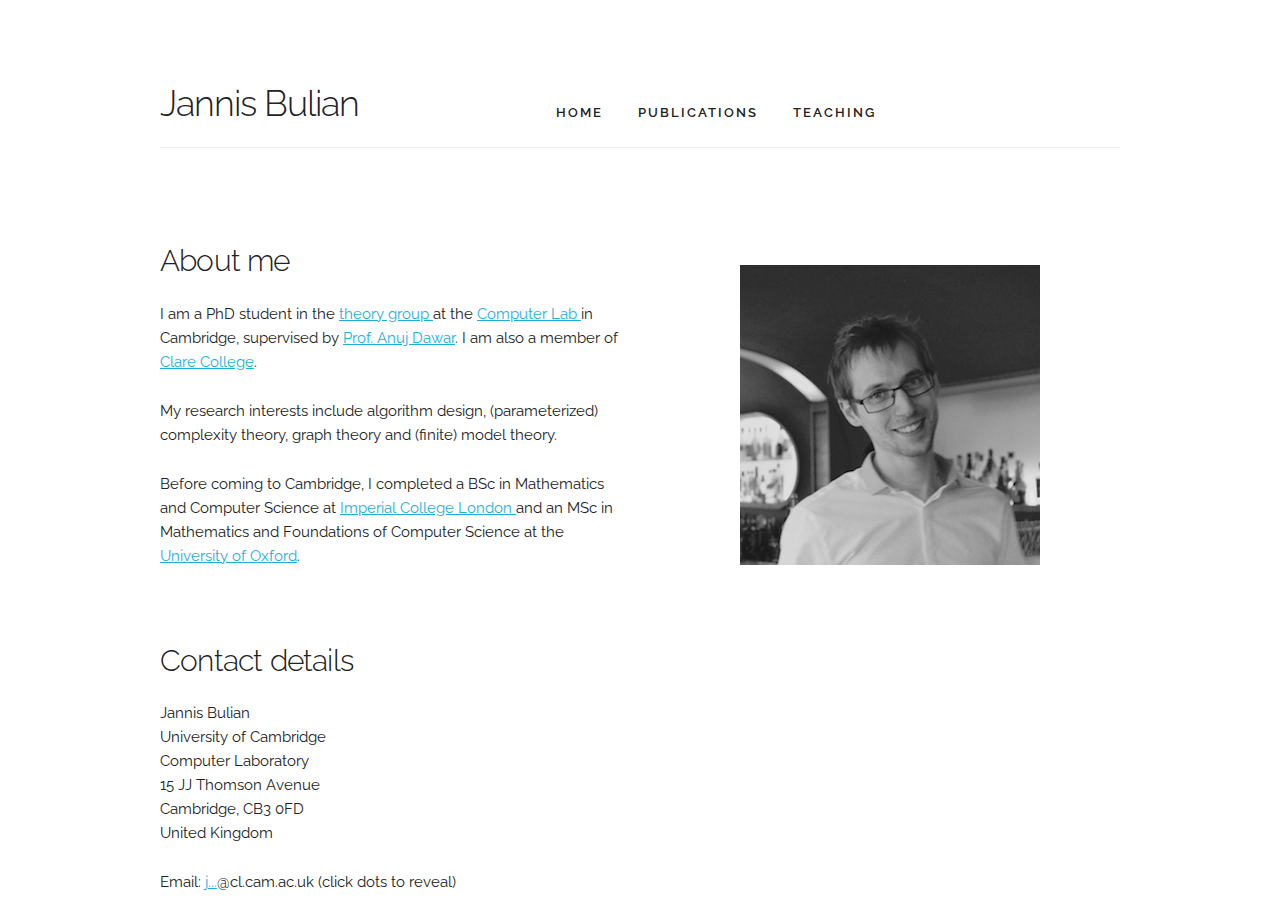
==== index.html @ 8d15edac "Adds picture." ====
<!DOCTYPE html>
<html lang="en">
<head>

  <!-- Basic Page Needs
  –––––––––––––––––––––––––––––––––––––––––––––––––– -->
  <meta charset="utf-8">
  <title>Jannis Bulian</title>
  <meta name="description" content="Jannis Bulian">
  <meta name="author" content="Jannis Bulian">
  <meta name="keywords" content="jannis bulian, algorithms, algorithm design, parameterized complexity, graph theory, logic, finite model theory">

  <!-- Mobile Specific Metas
  –––––––––––––––––––––––––––––––––––––––––––––––––– -->
  <meta name="viewport" content="width=device-width, initial-scale=1">

  <!-- FONT
  –––––––––––––––––––––––––––––––––––––––––––––––––– -->
  <link href="//fonts.googleapis.com/css?family=Raleway:400,300,600" rel="stylesheet" type="text/css">

  <!-- CSS
  –––––––––––––––––––––––––––––––––––––––––––––––––– -->
  <link rel="stylesheet" href="css/normalize.css">
  <link rel="stylesheet" href="css/skeleton.css">
  <link rel="stylesheet" href="css/misc.css">


  <!-- Favicon
  –––––––––––––––––––––––––––––––––––––––––––––––––– -->
  <link rel="icon" type="image/png" href="images/favicon.png">

</head>
<body>

  <!-- Primary Page Layout
  –––––––––––––––––––––––––––––––––––––––––––––––––– -->
  <div class="container">

    <nav class="navbar" >
      <div class="row top-row">
        <div class="one-third column">
	  <h3 class="header main-header remove-bottom">Jannis Bulian</h3>
	</div>
  
	<div class="two-thirds column">
	  <div class="container">
	    <ul class="navbar-list">
	      <li class="navbar-item"><a class="navbar-link" href="index.html">Home</a></li>
	      <li class="navbar-item"><a class="navbar-link" href="publications.html">Publications</a></li>
	      <li class="navbar-item"><a class="navbar-link" href="teaching.html">Teaching</a></li>
	    </ul>
	  </div>
	</div>
      </div>
    </nav>


    <div class="row" style="margin-top: 10%">
      <div class="one-half column">
        <h4>About me</h4>

	<p>
	  I am a PhD student in the
          <a href="https://www.cl.cam.ac.uk/research/pls"> theory group </a>
          at the <a href="https://www.cl.cam.ac.uk"> Computer Lab </a> in Cambridge,
	  supervised by <a href="http://www.cl.cam.ac.uk/~ad260/">Prof. Anuj Dawar</a>.
	  I am also a member of <a href="http://www.clare.cam.ac.uk"> Clare College</a>.
	</p>

	<p>
	  My research interests include algorithm design, (parameterized) complexity theory, graph theory and (finite) model theory.
	</p>

	<p>
	  Before coming to Cambridge, I completed a BSc in Mathematics and Computer Science at
          <a href="http://www.imperial.ac.uk"> Imperial College London </a>
          and an MSc in Mathematics and Foundations of Computer Science
          at the <a href="http://www.ox.ac.uk"> University of Oxford</a>.
	</p>

      </div>


      <div class="one-half column" style="text-align: center;">
        <br/>
	<img src="picture_small.jpeg" border="0" width="300" height="300" style="float: center;"/>
      </div>

    </div>

    <br/><br/>

    <div class="row">
      <div class="one-half column">
	<h4>Contact details</h4>
        
	<p>
	  Jannis Bulian<br />
	  University of Cambridge<br />
	  Computer Laboratory<br />
	  15 JJ Thomson Avenue<br />
	  Cambridge, CB3 0FD<br />
	  United Kingdom<br />
	</p>

	<p>
	  Email: <a href="http://www.google.com/recaptcha/mailhide/d?k=0134xu9Wc68ZdD50SYZaucvg==&amp;c=MIE9xEFMkg8VfhV0NHS9Ikcf3kJNHAhNIYIoInuxXAQ=" onclick="window.open('http://www.google.com/recaptcha/mailhide/d?k\0750134xu9Wc68ZdD50SYZaucvg\75\75\46c\75MIE9xEFMkg8VfhV0NHS9Ikcf3kJNHAhNIYIoInuxXAQ\075', '', 'toolbar=0,scrollbars=0,location=0,statusbar=0,menubar=0,resizable=0,width=500,height=300'); return false;" title="Reveal this e-mail address">j...</a>@cl.cam.ac.uk (click dots to reveal)
	</p>

      </div>
    </div>
  </div>

<!-- End Document
  –––––––––––––––––––––––––––––––––––––––––––––––––– -->

<script type="text/javascript">
var _gaq = _gaq || [];
var pluginUrl = '//www.google-analytics.com/plugins/ga/inpage_linkid.js';
          _gaq.push(['_require', 'inpage_linkid', pluginUrl]);
          _gaq.push(['_setAccount', 'UA-16421922-4']);
          _gaq.push(['_trackPageview']);

          (function() {
          var ga = document.createElement('script'); ga.type = 'text/javascript'; ga.async = true;
          ga.src = ('https:' == document.location.protocol ? 'https://ssl' : 'http://www') + '.google-analytics.com/ga.js';
          var s = document.getElementsByTagName('script')[0]; s.parentNode.insertBefore(ga, s);
          })();

        </script>

</body>
</html>
---- css/skeleton.css ----
/*
* Skeleton V2.0.4
* Copyright 2014, Dave Gamache
* www.getskeleton.com
* Free to use under the MIT license.
* http://www.opensource.org/licenses/mit-license.php
* 12/29/2014
*/


/* Table of contents
––––––––––––––––––––––––––––––––––––––––––––––––––
- Grid
- Base Styles
- Typography
- Links
- Buttons
- Forms
- Lists
- Code
- Tables
- Spacing
- Utilities
- Clearing
- Media Queries
*/


/* Grid
–––––––––––––––––––––––––––––––––––––––––––––––––– */
.container {
  position: relative;
  width: 100%;
  max-width: 960px;
  margin: 0 auto;
  padding: 0 20px;
  box-sizing: border-box; }
.column,
.columns {
  width: 100%;
  float: left;
  box-sizing: border-box; }

/* For devices larger than 400px */
@media (min-width: 400px) {
  .container {
    width: 85%;
    padding: 0; }
}

/* For devices larger than 550px */
@media (min-width: 550px) {
  .container {
    width: 80%; }
  .column,
  .columns {
    margin-left: 4%; }
  .column:first-child,
  .columns:first-child {
    margin-left: 0; }

  .one.column,
  .one.columns                    { width: 4.66666666667%; }
  .two.columns                    { width: 13.3333333333%; }
  .three.columns                  { width: 22%;            }
  .four.columns                   { width: 30.6666666667%; }
  .five.columns                   { width: 39.3333333333%; }
  .six.columns                    { width: 48%;            }
  .seven.columns                  { width: 56.6666666667%; }
  .eight.columns                  { width: 65.3333333333%; }
  .nine.columns                   { width: 74.0%;          }
  .ten.columns                    { width: 82.6666666667%; }
  .eleven.columns                 { width: 91.3333333333%; }
  .twelve.columns                 { width: 100%; margin-left: 0; }

  .one-third.column               { width: 30.6666666667%; }
  .two-thirds.column              { width: 65.3333333333%; }

  .one-half.column                { width: 48%; }

  /* Offsets */
  .offset-by-one.column,
  .offset-by-one.columns          { margin-left: 8.66666666667%; }
  .offset-by-two.column,
  .offset-by-two.columns          { margin-left: 17.3333333333%; }
  .offset-by-three.column,
  .offset-by-three.columns        { margin-left: 26%;            }
  .offset-by-four.column,
  .offset-by-four.columns         { margin-left: 34.6666666667%; }
  .offset-by-five.column,
  .offset-by-five.columns         { margin-left: 43.3333333333%; }
  .offset-by-six.column,
  .offset-by-six.columns          { margin-left: 52%;            }
  .offset-by-seven.column,
  .offset-by-seven.columns        { margin-left: 60.6666666667%; }
  .offset-by-eight.column,
  .offset-by-eight.columns        { margin-left: 69.3333333333%; }
  .offset-by-nine.column,
  .offset-by-nine.columns         { margin-left: 78.0%;          }
  .offset-by-ten.column,
  .offset-by-ten.columns          { margin-left: 86.6666666667%; }
  .offset-by-eleven.column,
  .offset-by-eleven.columns       { margin-left: 95.3333333333%; }

  .offset-by-one-third.column,
  .offset-by-one-third.columns    { margin-left: 34.6666666667%; }
  .offset-by-two-thirds.column,
  .offset-by-two-thirds.columns   { margin-left: 69.3333333333%; }

  .offset-by-one-half.column,
  .offset-by-one-half.columns     { margin-left: 52%; }

}


/* Base Styles
–––––––––––––––––––––––––––––––––––––––––––––––––– */
/* NOTE
html is set to 62.5% so that all the REM measurements throughout Skeleton
are based on 10px sizing. So basically 1.5rem = 15px :) */
html {
  font-size: 62.5%; }
body {
  font-size: 1.5em; /* currently ems cause chrome bug misinterpreting rems on body element */
  line-height: 1.6;
  font-weight: 400;
  font-family: "Raleway", "HelveticaNeue", "Helvetica Neue", Helvetica, Arial, sans-serif;
  color: #222; }


/* Typography
–––––––––––––––––––––––––––––––––––––––––––––––––– */
h1, h2, h3, h4, h5, h6 {
  margin-top: 0;
  margin-bottom: 2rem;
  font-weight: 300; }
h1 { font-size: 4.0rem; line-height: 1.2;  letter-spacing: -.1rem;}
h2 { font-size: 3.6rem; line-height: 1.25; letter-spacing: -.1rem; }
h3 { font-size: 3.0rem; line-height: 1.3;  letter-spacing: -.1rem; }
h4 { font-size: 2.4rem; line-height: 1.35; letter-spacing: -.08rem; }
h5 { font-size: 1.8rem; line-height: 1.5;  letter-spacing: -.05rem; }
h6 { font-size: 1.5rem; line-height: 1.6;  letter-spacing: 0; }

/* Larger than phablet */
@media (min-width: 550px) {
  h1 { font-size: 5.0rem; }
  h2 { font-size: 4.2rem; }
  h3 { font-size: 3.6rem; }
  h4 { font-size: 3.0rem; }
  h5 { font-size: 2.4rem; }
  h6 { font-size: 1.5rem; }
}

p {
  margin-top: 0; }


/* Links
–––––––––––––––––––––––––––––––––––––––––––––––––– */
a {
  color: #1EAEDB; }
a:hover {
  color: #0FA0CE; }


/* Buttons
–––––––––––––––––––––––––––––––––––––––––––––––––– */
.button,
button,
input[type="submit"],
input[type="reset"],
input[type="button"] {
  display: inline-block;
  height: 38px;
  padding: 0 30px;
  color: #555;
  text-align: center;
  font-size: 11px;
  font-weight: 600;
  line-height: 38px;
  letter-spacing: .1rem;
  text-transform: uppercase;
  text-decoration: none;
  white-space: nowrap;
  background-color: transparent;
  border-radius: 4px;
  border: 1px solid #bbb;
  cursor: pointer;
  box-sizing: border-box; }
.button:hover,
button:hover,
input[type="submit"]:hover,
input[type="reset"]:hover,
input[type="button"]:hover,
.button:focus,
button:focus,
input[type="submit"]:focus,
input[type="reset"]:focus,
input[type="button"]:focus {
  color: #333;
  border-color: #888;
  outline: 0; }
.button.button-primary,
button.button-primary,
input[type="submit"].button-primary,
input[type="reset"].button-primary,
input[type="button"].button-primary {
  color: #FFF;
  background-color: #33C3F0;
  border-color: #33C3F0; }
.button.button-primary:hover,
button.button-primary:hover,
input[type="submit"].button-primary:hover,
input[type="reset"].button-primary:hover,
input[type="button"].button-primary:hover,
.button.button-primary:focus,
button.button-primary:focus,
input[type="submit"].button-primary:focus,
input[type="reset"].button-primary:focus,
input[type="button"].button-primary:focus {
  color: #FFF;
  background-color: #1EAEDB;
  border-color: #1EAEDB; }


/* Forms
–––––––––––––––––––––––––––––––––––––––––––––––––– */
input[type="email"],
input[type="number"],
input[type="search"],
input[type="text"],
input[type="tel"],
input[type="url"],
input[type="password"],
textarea,
select {
  height: 38px;
  padding: 6px 10px; /* The 6px vertically centers text on FF, ignored by Webkit */
  background-color: #fff;
  border: 1px solid #D1D1D1;
  border-radius: 4px;
  box-shadow: none;
  box-sizing: border-box; }
/* Removes awkward default styles on some inputs for iOS */
input[type="email"],
input[type="number"],
input[type="search"],
input[type="text"],
input[type="tel"],
input[type="url"],
input[type="password"],
textarea {
  -webkit-appearance: none;
     -moz-appearance: none;
          appearance: none; }
textarea {
  min-height: 65px;
  padding-top: 6px;
  padding-bottom: 6px; }
input[type="email"]:focus,
input[type="number"]:focus,
input[type="search"]:focus,
input[type="text"]:focus,
input[type="tel"]:focus,
input[type="url"]:focus,
input[type="password"]:focus,
textarea:focus,
select:focus {
  border: 1px solid #33C3F0;
  outline: 0; }
label,
legend {
  display: block;
  margin-bottom: .5rem;
  font-weight: 600; }
fieldset {
  padding: 0;
  border-width: 0; }
input[type="checkbox"],
input[type="radio"] {
  display: inline; }
label > .label-body {
  display: inline-block;
  margin-left: .5rem;
  font-weight: normal; }


/* Lists
–––––––––––––––––––––––––––––––––––––––––––––––––– */
ul {
  list-style: circle inside; }
ol {
  list-style: decimal inside; }
ol, ul {
  padding-left: 0;
  margin-top: 0; }
ul ul,
ul ol,
ol ol,
ol ul {
  margin: 1.5rem 0 1.5rem 3rem;
  font-size: 90%; }
li {
  margin-bottom: 1rem; }


/* Code
–––––––––––––––––––––––––––––––––––––––––––––––––– */
code {
  padding: .2rem .5rem;
  margin: 0 .2rem;
  font-size: 90%;
  white-space: nowrap;
  background: #F1F1F1;
  border: 1px solid #E1E1E1;
  border-radius: 4px; }
pre > code {
  display: block;
  padding: 1rem 1.5rem;
  white-space: pre; }


/* Tables
–––––––––––––––––––––––––––––––––––––––––––––––––– */
th,
td {
  padding: 12px 15px;
  text-align: left;
  border-bottom: 1px solid #E1E1E1; }
th:first-child,
td:first-child {
  padding-left: 0; }
th:last-child,
td:last-child {
  padding-right: 0; }


/* Spacing
–––––––––––––––––––––––––––––––––––––––––––––––––– */
button,
.button {
  margin-bottom: 1rem; }
input,
textarea,
select,
fieldset {
  margin-bottom: 1.5rem; }
pre,
blockquote,
dl,
figure,
table,
p,
ul,
ol,
form {
  margin-bottom: 2.5rem; }


/* Utilities
–––––––––––––––––––––––––––––––––––––––––––––––––– */
.u-full-width {
  width: 100%;
  box-sizing: border-box; }
.u-max-full-width {
  max-width: 100%;
  box-sizing: border-box; }
.u-pull-right {
  float: right; }
.u-pull-left {
  float: left; }


/* Misc
–––––––––––––––––––––––––––––––––––––––––––––––––– */
hr {
  margin-top: 3rem;
  margin-bottom: 3.5rem;
  border-width: 0;
  border-top: 1px solid #E1E1E1; }


/* Clearing
–––––––––––––––––––––––––––––––––––––––––––––––––– */

/* Self Clearing Goodness */
.container:after,
.row:after,
.u-cf {
  content: "";
  display: table;
  clear: both; }


/* Media Queries
–––––––––––––––––––––––––––––––––––––––––––––––––– */
/*
Note: The best way to structure the use of media queries is to create the queries
near the relevant code. For example, if you wanted to change the styles for buttons
on small devices, paste the mobile query code up in the buttons section and style it
there.
*/


/* Larger than mobile */
@media (min-width: 400px) {}

/* Larger than phablet (also point when grid becomes active) */
@media (min-width: 550px) {}

/* Larger than tablet */
@media (min-width: 750px) {}

/* Larger than desktop */
@media (min-width: 1000px) {}

/* Larger than Desktop HD */
@media (min-width: 1200px) {}
---- css/misc.css ----
.navbar {
    display: block;
    width: 100%;
    height: 6.5rem;
    background: #fff;
    z-index: 99;
    margin-top: 80px;
}
.top-row {
    border-bottom: 1px solid #eee;
}
.navbar-list {
    list-style: none;
    display: inline;
    float: left;
    margin-bottom: 0;
}
.navbar-item {
    position: relative;
    float: left;
    margin-bottom: 0;
}
.navbar-link {
    text-transform: uppercase;
    font-size: 13px;
    font-weight: 600;
    letter-spacing: .2rem;
    margin-right: 35px;
    text-decoration: none;
    line-height: 6.5rem;
    color: #222;
}
.navbar-link.active {
    color: #33C3F0;
}
.main-header {
    float: left;
}
.list-of-things {
    list-style-type: square;
}
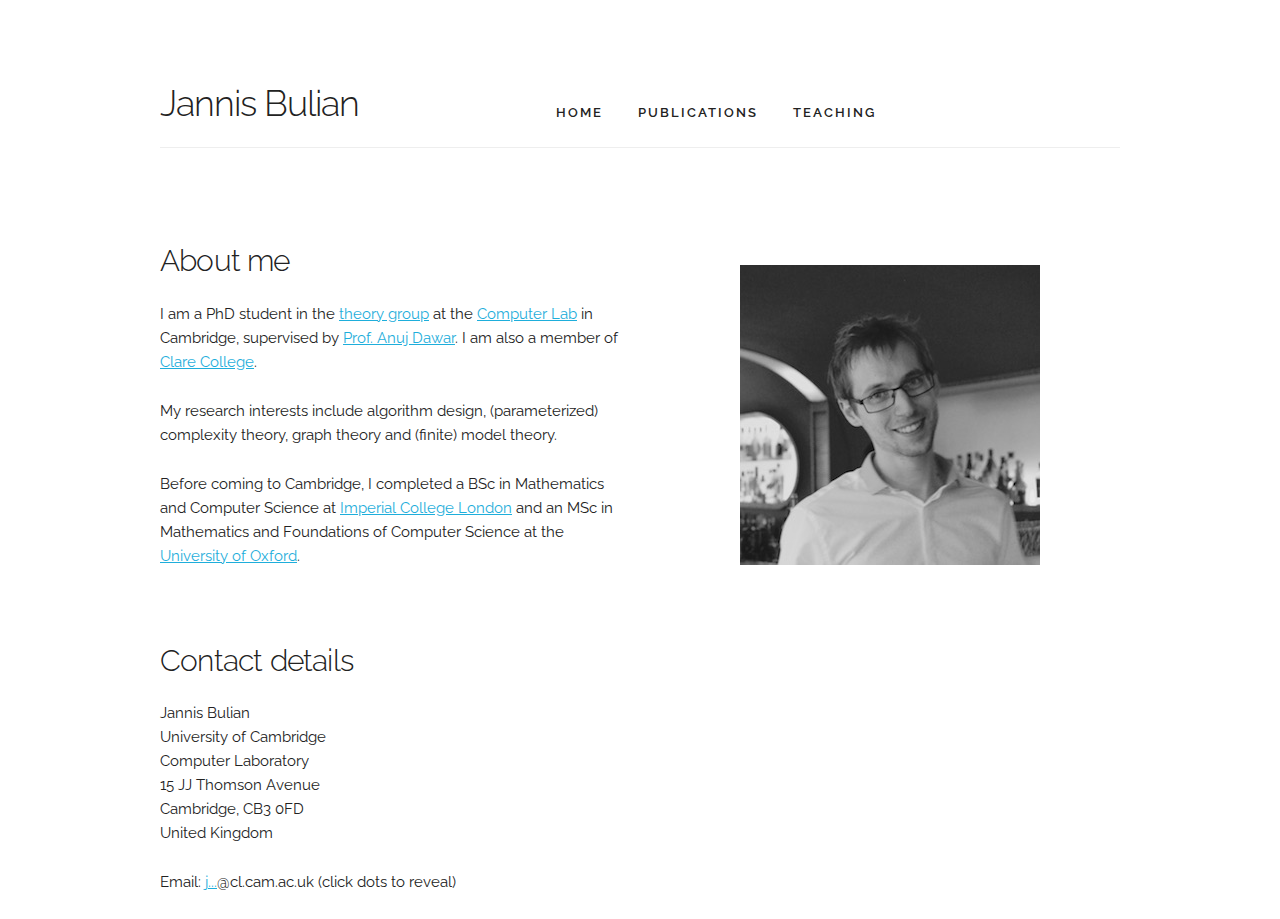
==== commit 8164c04b: "Removes some spaces." ====
--- a/index.html
+++ b/index.html
@@ -61,10 +61,10 @@
 
 	<p>
 	  I am a PhD student in the
-          <a href="https://www.cl.cam.ac.uk/research/pls"> theory group </a>
-          at the <a href="https://www.cl.cam.ac.uk"> Computer Lab </a> in Cambridge,
+          <a href="https://www.cl.cam.ac.uk/research/pls">theory group</a>
+          at the <a href="https://www.cl.cam.ac.uk">Computer Lab</a> in Cambridge,
 	  supervised by <a href="http://www.cl.cam.ac.uk/~ad260/">Prof. Anuj Dawar</a>.
-	  I am also a member of <a href="http://www.clare.cam.ac.uk"> Clare College</a>.
+	  I am also a member of <a href="http://www.clare.cam.ac.uk">Clare College</a>.
 	</p>
 
 	<p>
@@ -73,9 +73,9 @@
 
 	<p>
 	  Before coming to Cambridge, I completed a BSc in Mathematics and Computer Science at
-          <a href="http://www.imperial.ac.uk"> Imperial College London </a>
+          <a href="http://www.imperial.ac.uk">Imperial College London</a>
           and an MSc in Mathematics and Foundations of Computer Science
-          at the <a href="http://www.ox.ac.uk"> University of Oxford</a>.
+          at the <a href="http://www.ox.ac.uk">University of Oxford</a>.
 	</p>
 
       </div>
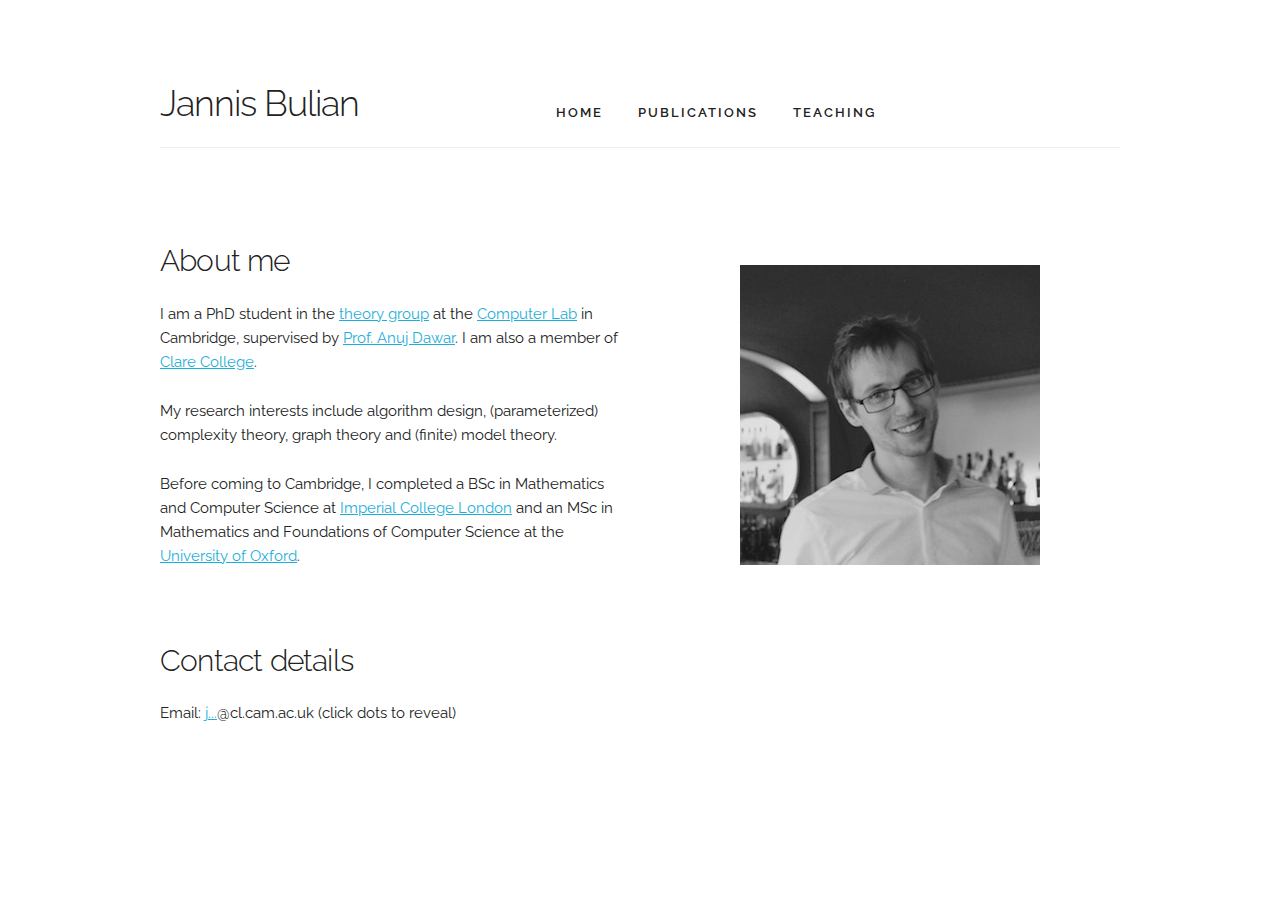
==== commit 3541747a: "Removed address." ====
--- a/index.html
+++ b/index.html
@@ -95,15 +95,6 @@
 	<h4>Contact details</h4>
         
 	<p>
-	  Jannis Bulian<br />
-	  University of Cambridge<br />
-	  Computer Laboratory<br />
-	  15 JJ Thomson Avenue<br />
-	  Cambridge, CB3 0FD<br />
-	  United Kingdom<br />
-	</p>
-
-	<p>
 	  Email: <a href="http://www.google.com/recaptcha/mailhide/d?k=0134xu9Wc68ZdD50SYZaucvg==&amp;c=MIE9xEFMkg8VfhV0NHS9Ikcf3kJNHAhNIYIoInuxXAQ=" onclick="window.open('http://www.google.com/recaptcha/mailhide/d?k\0750134xu9Wc68ZdD50SYZaucvg\75\75\46c\75MIE9xEFMkg8VfhV0NHS9Ikcf3kJNHAhNIYIoInuxXAQ\075', '', 'toolbar=0,scrollbars=0,location=0,statusbar=0,menubar=0,resizable=0,width=500,height=300'); return false;" title="Reveal this e-mail address">j...</a>@cl.cam.ac.uk (click dots to reveal)
 	</p>
 
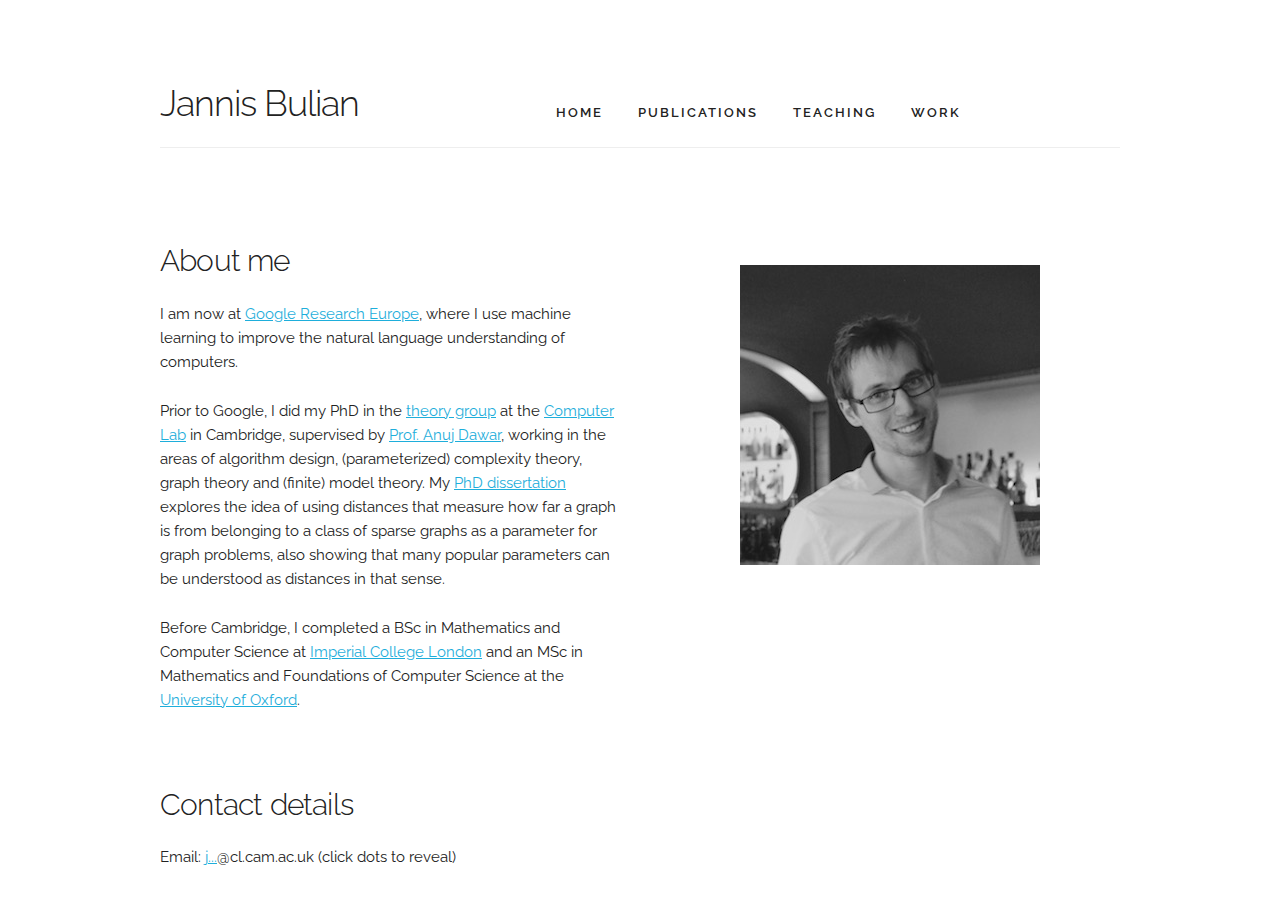
==== commit 13239e69: "Update website." ====
--- a/index.html
+++ b/index.html
@@ -30,8 +30,8 @@
   <link rel="icon" type="image/png" href="images/favicon.png">
 
 </head>
+
 <body>
-
   <!-- Primary Page Layout
   –––––––––––––––––––––––––––––––––––––––––––––––––– -->
   <div class="container">
@@ -48,6 +48,7 @@
 	      <li class="navbar-item"><a class="navbar-link" href="index.html">Home</a></li>
 	      <li class="navbar-item"><a class="navbar-link" href="publications.html">Publications</a></li>
 	      <li class="navbar-item"><a class="navbar-link" href="teaching.html">Teaching</a></li>
+	      <li class="navbar-item"><a class="navbar-link" href="https://research.google.com/pubs/JannisBulian.html">Work</a></li>
 	    </ul>
 	  </div>
 	</div>
@@ -60,35 +61,48 @@
         <h4>About me</h4>
 
 	<p>
-	  I am a PhD student in the
-          <a href="https://www.cl.cam.ac.uk/research/pls">theory group</a>
-          at the <a href="https://www.cl.cam.ac.uk">Computer Lab</a> in Cambridge,
-	  supervised by <a href="http://www.cl.cam.ac.uk/~ad260/">Prof. Anuj Dawar</a>.
-	  I am also a member of <a href="http://www.clare.cam.ac.uk">Clare College</a>.
+    I am now at <a href="https://research.google.com/teams/gre/">Google
+    Research Europe</a>, where I use machine learning to improve
+    the natural language understanding of computers.
 	</p>
 
 	<p>
-	  My research interests include algorithm design, (parameterized) complexity theory, graph theory and (finite) model theory.
+    Prior to Google, I did my PhD in the
+    <a href="https://www.cl.cam.ac.uk/research/pls">theory group</a>
+    at the
+    <a href="https://www.cl.cam.ac.uk">Computer Lab</a>
+    in Cambridge, supervised by
+    <a href="http://www.cl.cam.ac.uk/~ad260/">Prof. Anuj Dawar</a>,
+    working in the areas of algorithm design, (parameterized)
+    complexity theory, graph theory and (finite) model theory.
+    My
+    <a href="https://www.cl.cam.ac.uk/techreports/UCAM-CL-TR-903.html">PhD dissertation</a> 
+    explores the idea of using distances that measure how far a graph
+    is from belonging to a class of sparse graphs as a parameter for
+    graph problems, also showing that many popular parameters can be
+    understood as distances in that sense.
+
 	</p>
 
 	<p>
-	  Before coming to Cambridge, I completed a BSc in Mathematics and Computer Science at
-          <a href="http://www.imperial.ac.uk">Imperial College London</a>
-          and an MSc in Mathematics and Foundations of Computer Science
-          at the <a href="http://www.ox.ac.uk">University of Oxford</a>.
+	  Before Cambridge, I completed a BSc in Mathematics and Computer
+    Science at
+    <a href="http://www.imperial.ac.uk">Imperial College London</a>
+    and an MSc in Mathematics and Foundations of Computer Science
+    at the <a href="http://www.ox.ac.uk">University of Oxford</a>.
 	</p>
 
-      </div>
+  </div>
 
 
-      <div class="one-half column" style="text-align: center;">
-        <br/>
+  <div class="one-half column" style="text-align: center;">
+  <br/>
 	<img src="picture_small.jpeg" border="0" width="300" height="300" style="float: center;"/>
-      </div>
+  </div>
 
-    </div>
+</div>
 
-    <br/><br/>
+<br/><br/>
 
     <div class="row">
       <div class="one-half column">
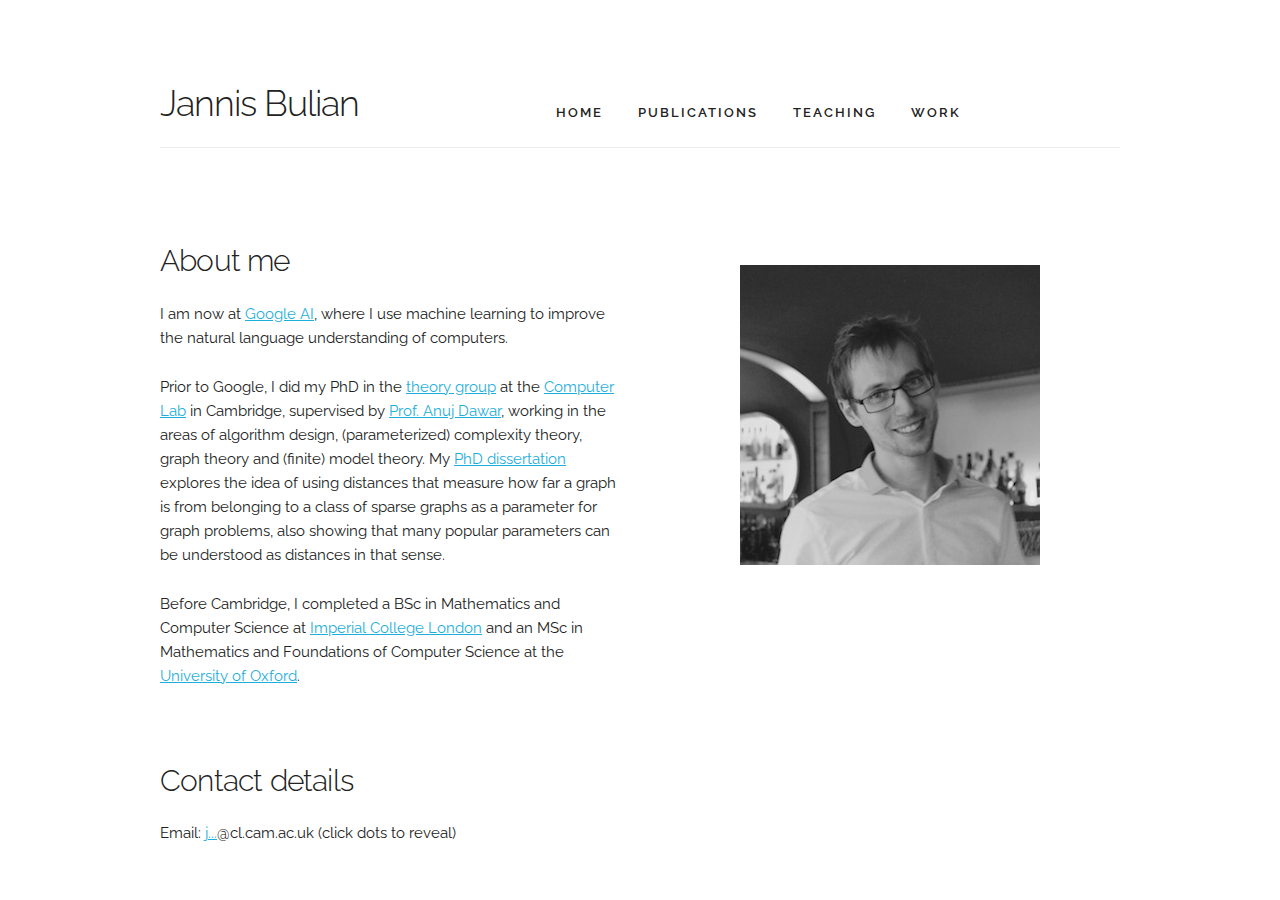
==== commit 108d7e73: "Google AI updates." ====
--- a/index.html
+++ b/index.html
@@ -8,7 +8,7 @@
   <title>Jannis Bulian</title>
   <meta name="description" content="Jannis Bulian">
   <meta name="author" content="Jannis Bulian">
-  <meta name="keywords" content="jannis bulian, algorithms, algorithm design, parameterized complexity, graph theory, logic, finite model theory">
+  <meta name="keywords" content="jannis bulian, machine learning, deep learning, nlp, natural language processing, algorithms, algorithm design, parameterized complexity, graph theory, logic, finite model theory">
 
   <!-- Mobile Specific Metas
   –––––––––––––––––––––––––––––––––––––––––––––––––– -->
@@ -23,7 +23,6 @@
   <link rel="stylesheet" href="css/normalize.css">
   <link rel="stylesheet" href="css/skeleton.css">
   <link rel="stylesheet" href="css/misc.css">
-
 
   <!-- Favicon
   –––––––––––––––––––––––––––––––––––––––––––––––––– -->
@@ -41,29 +40,27 @@
         <div class="one-third column">
 	  <h3 class="header main-header remove-bottom">Jannis Bulian</h3>
 	</div>
-  
+
 	<div class="two-thirds column">
 	  <div class="container">
 	    <ul class="navbar-list">
 	      <li class="navbar-item"><a class="navbar-link" href="index.html">Home</a></li>
 	      <li class="navbar-item"><a class="navbar-link" href="publications.html">Publications</a></li>
 	      <li class="navbar-item"><a class="navbar-link" href="teaching.html">Teaching</a></li>
-	      <li class="navbar-item"><a class="navbar-link" href="https://research.google.com/pubs/JannisBulian.html">Work</a></li>
+	      <li class="navbar-item"><a class="navbar-link" href="https://ai.google/research/people/JannisBulian">Work</a></li>
 	    </ul>
 	  </div>
 	</div>
-      </div>
-    </nav>
+</div>
+</nav>
 
+<div class="row" style="margin-top: 10%">
+<div class="one-half column">
+<h4>About me</h4>
 
-    <div class="row" style="margin-top: 10%">
-      <div class="one-half column">
-        <h4>About me</h4>
-
-	<p>
-    I am now at <a href="https://research.google.com/teams/gre/">Google
-    Research Europe</a>, where I use machine learning to improve
-    the natural language understanding of computers.
+  <p>
+      I am now at <a href="https://ai.google/research">Google AI</a>, where I use
+      machine learning to improve the natural language understanding of computers.
 	</p>
 
 	<p>
@@ -107,7 +104,6 @@
     <div class="row">
       <div class="one-half column">
 	<h4>Contact details</h4>
-        
 	<p>
 	  Email: <a href="http://www.google.com/recaptcha/mailhide/d?k=0134xu9Wc68ZdD50SYZaucvg==&amp;c=MIE9xEFMkg8VfhV0NHS9Ikcf3kJNHAhNIYIoInuxXAQ=" onclick="window.open('http://www.google.com/recaptcha/mailhide/d?k\0750134xu9Wc68ZdD50SYZaucvg\75\75\46c\75MIE9xEFMkg8VfhV0NHS9Ikcf3kJNHAhNIYIoInuxXAQ\075', '', 'toolbar=0,scrollbars=0,location=0,statusbar=0,menubar=0,resizable=0,width=500,height=300'); return false;" title="Reveal this e-mail address">j...</a>@cl.cam.ac.uk (click dots to reveal)
 	</p>
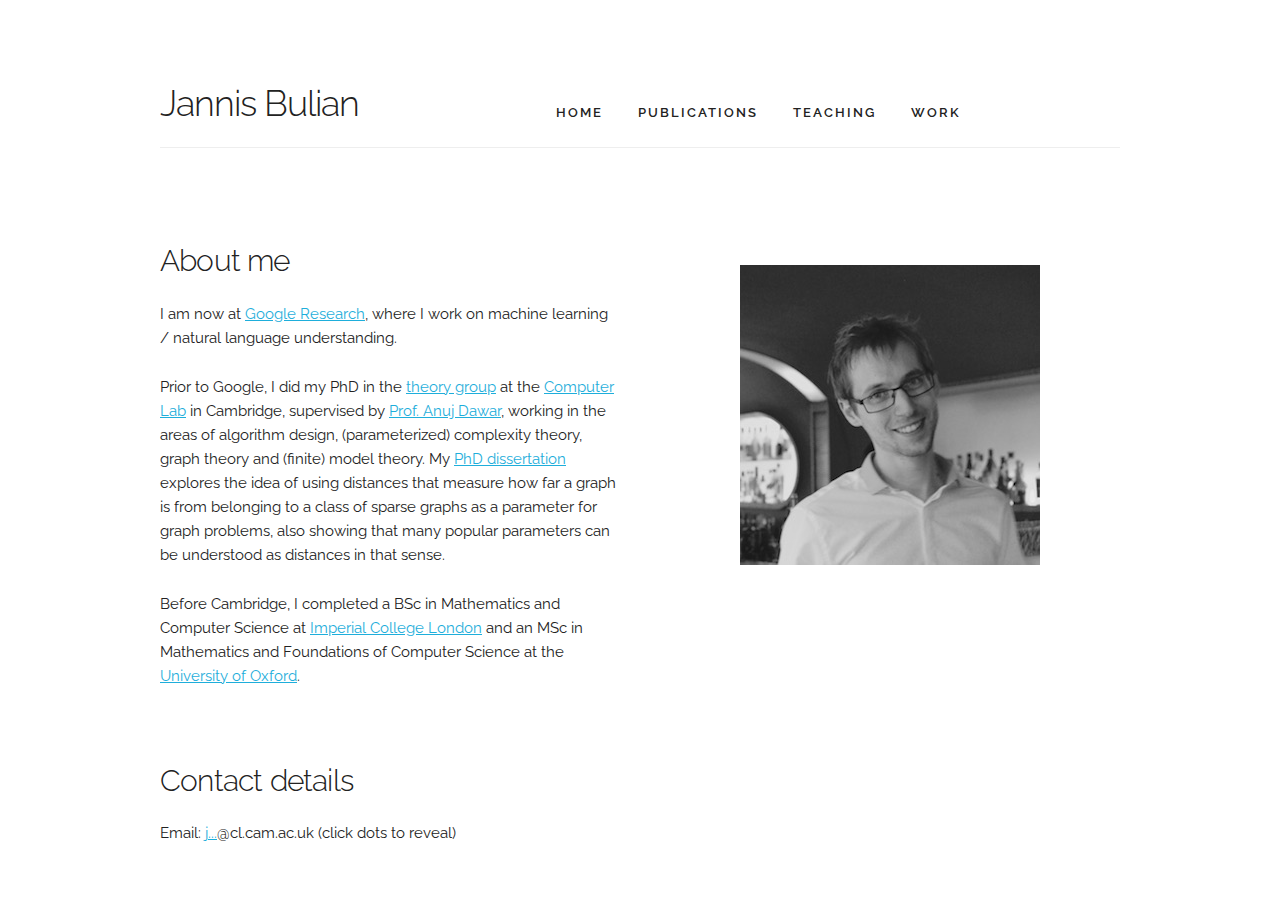
==== commit b2f7367d: "Small updates." ====
--- a/index.html
+++ b/index.html
@@ -59,11 +59,11 @@
 <h4>About me</h4>
 
   <p>
-      I am now at <a href="https://ai.google/research">Google AI</a>, where I use
-      machine learning to improve the natural language understanding of computers.
-	</p>
+    I am now at <a href="https://research.google/">Google Research</a>, where I work on
+    machine learning / natural language understanding.
+  </p>
 
-	<p>
+  <p>
     Prior to Google, I did my PhD in the
     <a href="https://www.cl.cam.ac.uk/research/pls">theory group</a>
     at the
@@ -78,16 +78,15 @@
     is from belonging to a class of sparse graphs as a parameter for
     graph problems, also showing that many popular parameters can be
     understood as distances in that sense.
+  </p>
 
-	</p>
-
-	<p>
-	  Before Cambridge, I completed a BSc in Mathematics and Computer
+  <p>
+    Before Cambridge, I completed a BSc in Mathematics and Computer
     Science at
     <a href="http://www.imperial.ac.uk">Imperial College London</a>
     and an MSc in Mathematics and Foundations of Computer Science
     at the <a href="http://www.ox.ac.uk">University of Oxford</a>.
-	</p>
+  </p>
 
   </div>
 
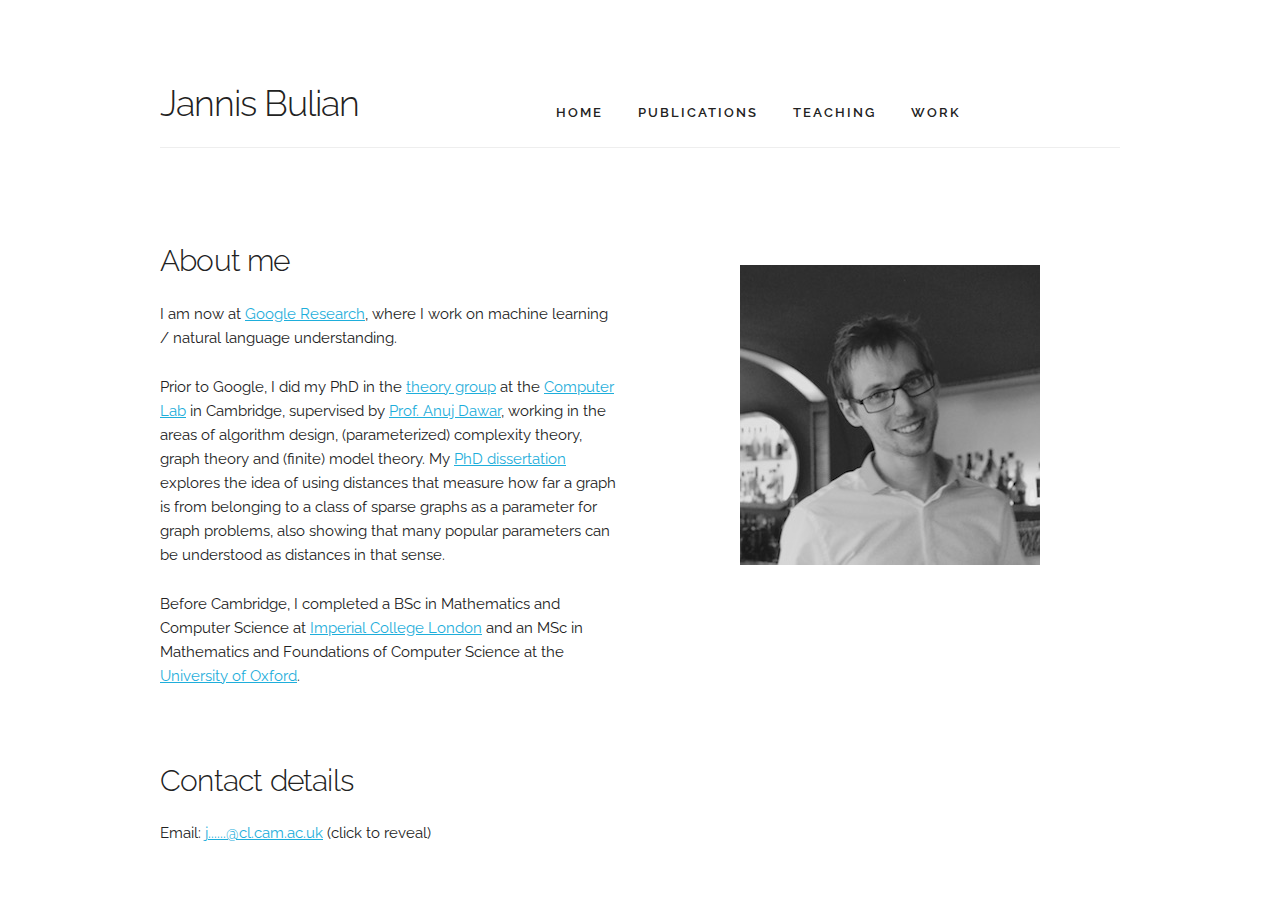
==== commit 182820be: "Fixes mail address and updates publications." ====
--- a/index.html
+++ b/index.html
@@ -104,7 +104,8 @@
       <div class="one-half column">
 	<h4>Contact details</h4>
 	<p>
-	  Email: <a href="http://www.google.com/recaptcha/mailhide/d?k=0134xu9Wc68ZdD50SYZaucvg==&amp;c=MIE9xEFMkg8VfhV0NHS9Ikcf3kJNHAhNIYIoInuxXAQ=" onclick="window.open('http://www.google.com/recaptcha/mailhide/d?k\0750134xu9Wc68ZdD50SYZaucvg\75\75\46c\75MIE9xEFMkg8VfhV0NHS9Ikcf3kJNHAhNIYIoInuxXAQ\075', '', 'toolbar=0,scrollbars=0,location=0,statusbar=0,menubar=0,resizable=0,width=500,height=300'); return false;" title="Reveal this e-mail address">j...</a>@cl.cam.ac.uk (click dots to reveal)
+	  Email:  <a href="https://mailhide.io/e/sBHgS3Xz" onclick="popup=window.open('https://mailhide.io/e/sBHgS3Xz','mailhidepopup','width=580,height=635'); return false;">j......@cl.cam.ac.uk</a>
+          (click to reveal)
 	</p>
 
       </div>
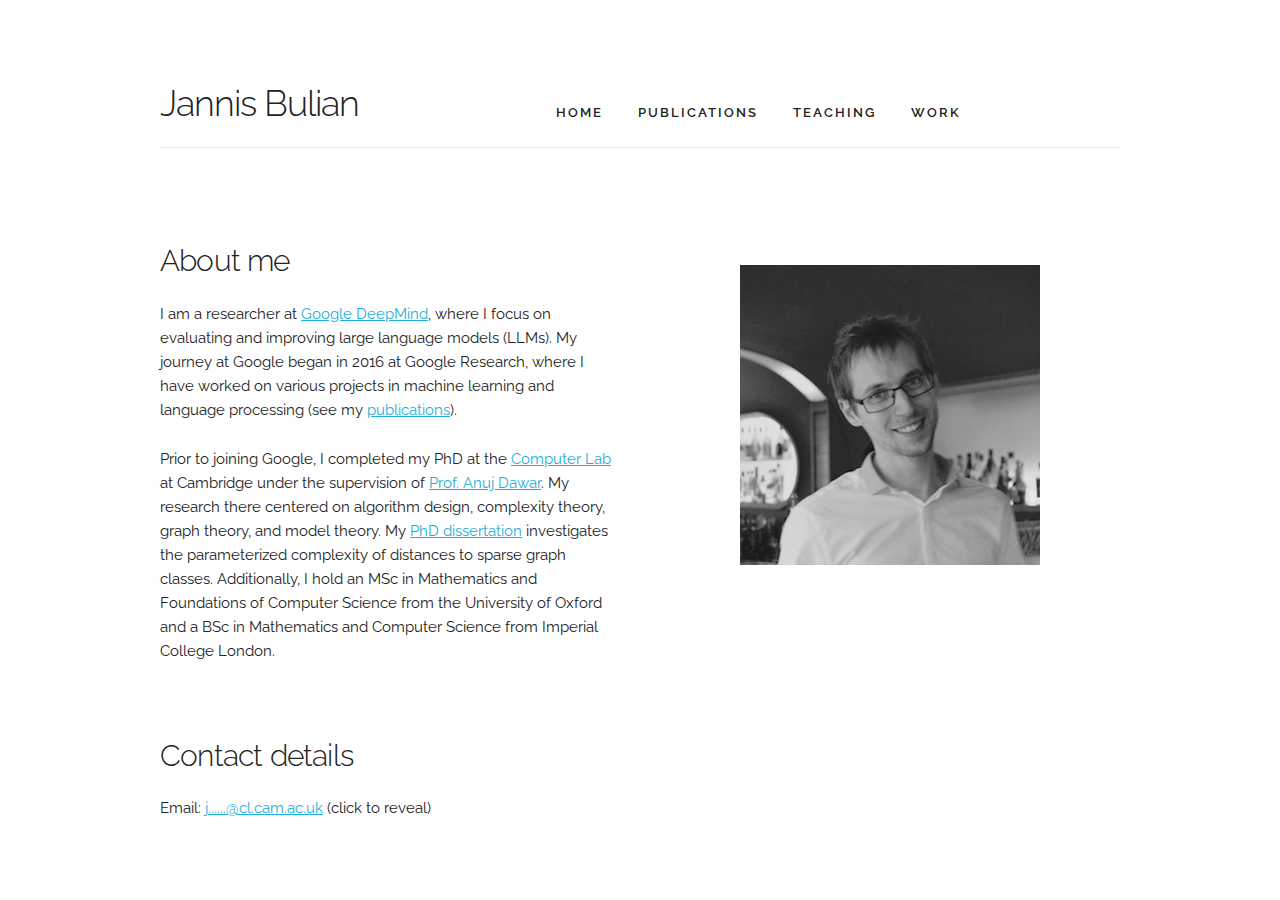
==== commit cc544600: "Updating main text and publications." ====
--- a/index.html
+++ b/index.html
@@ -58,43 +58,34 @@
 <div class="one-half column">
 <h4>About me</h4>
 
-  <p>
-    I am now at <a href="https://research.google/">Google Research</a>, where I work on
-    machine learning / natural language understanding.
-  </p>
+<p>
+I am a researcher at <a href="https://deepmind.google">Google DeepMind</a>,
+where I focus on evaluating and improving large language models (LLMs). My
+journey at Google began in 2016 at Google Research, where I have worked on
+various projects in machine learning and language processing (see my
+<a href="publications.html">publications</a>).
+</p>
 
-  <p>
-    Prior to Google, I did my PhD in the
-    <a href="https://www.cl.cam.ac.uk/research/pls">theory group</a>
-    at the
-    <a href="https://www.cl.cam.ac.uk">Computer Lab</a>
-    in Cambridge, supervised by
-    <a href="http://www.cl.cam.ac.uk/~ad260/">Prof. Anuj Dawar</a>,
-    working in the areas of algorithm design, (parameterized)
-    complexity theory, graph theory and (finite) model theory.
-    My
-    <a href="https://www.cl.cam.ac.uk/techreports/UCAM-CL-TR-903.html">PhD dissertation</a> 
-    explores the idea of using distances that measure how far a graph
-    is from belonging to a class of sparse graphs as a parameter for
-    graph problems, also showing that many popular parameters can be
-    understood as distances in that sense.
-  </p>
+<p>
+Prior to joining Google, I completed my PhD at the
+<a href="https://www.cl.cam.ac.uk">Computer Lab</a> at Cambridge under the
+supervision of <a href="http://www.cl.cam.ac.uk/~ad260/">Prof. Anuj Dawar</a>.
+My research there centered on algorithm design, complexity theory, graph theory,
+and model theory. My
+<a href="https://www.cl.cam.ac.uk/techreports/UCAM-CL-TR-903.html">PhD dissertation</a>
+investigates the parameterized complexity of distances to sparse
+graph classes. Additionally, I hold an MSc in Mathematics and Foundations of
+Computer Science from the University of Oxford and a BSc in Mathematics and
+Computer Science from Imperial College London.
+</p>
 
-  <p>
-    Before Cambridge, I completed a BSc in Mathematics and Computer
-    Science at
-    <a href="http://www.imperial.ac.uk">Imperial College London</a>
-    and an MSc in Mathematics and Foundations of Computer Science
-    at the <a href="http://www.ox.ac.uk">University of Oxford</a>.
-  </p>
-
-  </div>
+</div>
 
 
-  <div class="one-half column" style="text-align: center;">
-  <br/>
-	<img src="picture_small.jpeg" border="0" width="300" height="300" style="float: center;"/>
-  </div>
+<div class="one-half column" style="text-align: center;">
+<br/>
+<img src="picture_small.jpeg" border="0" width="300" height="300" style="float: center;"/>
+</div>
 
 </div>
 
